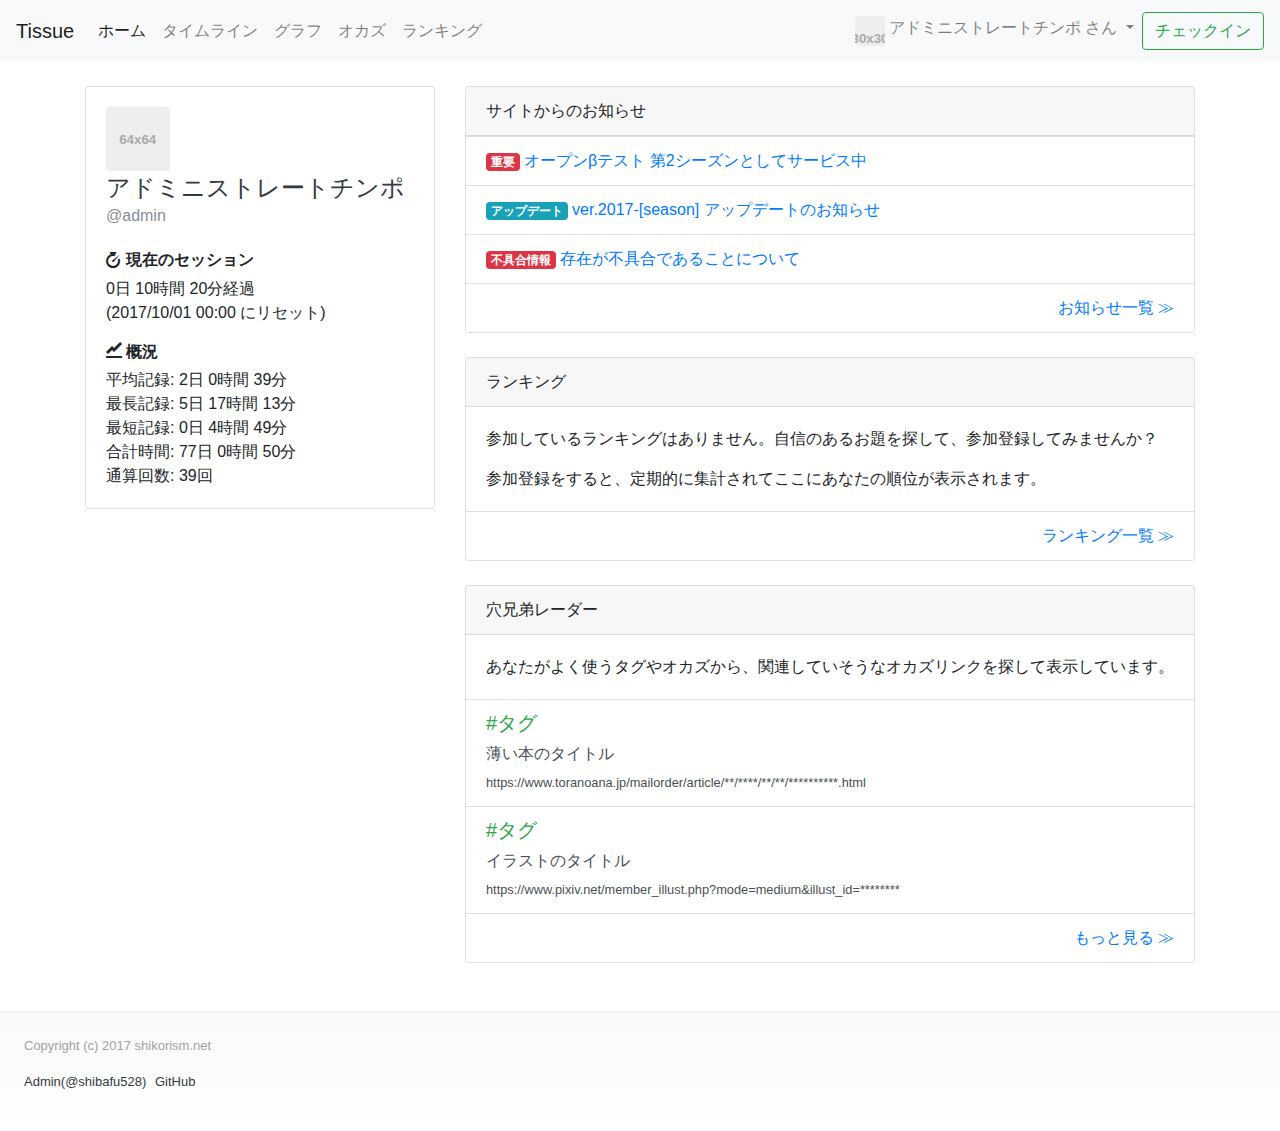
==== index.html @ dcb12d59 "Initial Commit" ====
<!DOCTYPE html>
<html lang="ja">
<head>
    <meta charset="UTF-8">
    <meta name="viewport" content="width=device-width, initial-scale=1, shrink-to-fit=no">
    <title>Tissue</title>
    <link rel="stylesheet" href="css/bootstrap.min.css">
    <link rel="stylesheet" href="css/open-iconic-bootstrap.min.css">
    <link rel="stylesheet" href="css/tissue.css">
    <script src="js/holder.min.js"></script>
</head>
<body>

<nav class="navbar navbar-expand-lg navbar-light bg-light mb-4">
    <a href="#" class="navbar-brand">Tissue</a>
    <button class="navbar-toggler" type="button" data-toggle="collapse" data-target="#navbarNav" aria-controls="navbarNav" aria-expanded="false" aria-label="Toggle navigation">
        <span class="navbar-toggler-icon"></span>
    </button>
    <div class="collapse navbar-collapse" id="navbarNav">
        <ul class="navbar-nav mr-auto">
            <li class="nav-item active">
                <a class="nav-link" href="index.html">ホーム</a>
            </li>
            <li class="nav-item">
                <a class="nav-link" href="profile.html#timeline">タイムライン</a>
            </li>
            <li class="nav-item">
                <a class="nav-link" href="profile.html#stats">グラフ</a>
            </li>
            <li class="nav-item">
                <a class="nav-link" href="profile.html#okazu">オカズ</a>
            </li>
            <li class="nav-item">
                <a class="nav-link" href="#">ランキング</a>
            </li>
        </ul>
        <ul class="navbar-nav">
            <li class="nav-item dropdown">
                <a href="#" class="nav-link dropdown-toggle" id="navbarDropdownMenuLink" data-toggle="dropdown" aria-haspopup="true" aria-expanded="false">
                    <img src="holder.js/30x30" width="30" height="30" class="rounded d-inline-block align-top"> アドミニストレートチンポ さん
                </a>
                <div class="dropdown-menu" aria-labelledby="navbarDropdownMenuLink">
                    <a href="#" class="dropdown-item">設定</a>
                    <a href="#" class="dropdown-item">ログアウト</a>
                </div>
            </li>
        </ul>
        <form class="form-inline">
            <button type="button" class="btn btn-outline-success">チェックイン</button>
        </form>
    </div>
</nav>

<div class="container">
    <div class="row">
        <div class="col-lg-4">
            <div class="card mb-4">
                <div class="card-body">
                    <img src="holder.js/64x64" class="rounded mb-1">
                    <h4 class="card-title"><a class="text-dark" href="profile.html">アドミニストレートチンポ</a></h4>
                    <h6 class="card-subtitle mb-4"><a class="text-muted" href="profile.html">@admin</a></h6>

                    <h6 class="font-weight-bold"><span class="oi oi-timer"></span> 現在のセッション</h6>
                    <p class="card-text mb-0">0日 10時間 20分経過</p>
                    <p class="card-text">(2017/10/01 00:00 にリセット)</p>

                    <h6 class="font-weight-bold"><span class="oi oi-graph"></span> 概況</h6>
                    <p class="card-text mb-0">平均記録: 2日 0時間 39分</p>
                    <p class="card-text mb-0">最長記録: 5日 17時間 13分</p>
                    <p class="card-text mb-0">最短記録: 0日 4時間 49分</p>
                    <p class="card-text mb-0">合計時間: 77日 0時間 50分</p>
                    <p class="card-text">通算回数: 39回</p>
                </div>
            </div>
        </div>
        <div class="col-lg-8">
            <div class="card mb-4">
                <div class="card-header">サイトからのお知らせ</div>
                <div class="list-group list-group-flush">
                    <a href="#" class="list-group-item"><span class="badge badge-danger">重要</span> オープンβテスト 第2シーズンとしてサービス中</a>
                    <a href="#" class="list-group-item"><span class="badge badge-info">アップデート</span> ver.2017-[season] アップデートのお知らせ</a>
                    <a href="#" class="list-group-item"><span class="badge badge-danger">不具合情報</span> 存在が不具合であることについて</a>
                    <a href="#" class="list-group-item text-right">お知らせ一覧 ≫</a>
                </div>
            </div>
            <div class="card mb-4">
                <div class="card-header">ランキング</div>
                <div class="card-body">
                    <p class="card-text">参加しているランキングはありません。自信のあるお題を探して、参加登録してみませんか？</p>
                    <p class="card-text">参加登録をすると、定期的に集計されてここにあなたの順位が表示されます。</p>
                </div>
                <div class="list-group list-group-flush">
                    <a href="#" class="list-group-item text-right">ランキング一覧 ≫</a>
                </div>
            </div>
            <div class="card mb-4">
                <div class="card-header">穴兄弟レーダー</div>
                <div class="card-body">
                    <p class="card-text">
                        あなたがよく使うタグやオカズから、関連していそうなオカズリンクを探して表示しています。
                    </p>
                </div>
                <div class="list-group list-group-flush">
                    <a href="#" class="list-group-item list-group-item-action">
                        <h5 class="mb-2 text-success">#タグ</h5>
                        <p class="mb-1">薄い本のタイトル</p>
                        <small>https://www.toranoana.jp/mailorder/article/**/****/**/**/**********.html</small>
                    </a>
                    <a href="#" class="list-group-item list-group-item-action">
                        <h5 class="mb-2 text-success">#タグ</h5>
                        <p class="mb-1">イラストのタイトル</p>
                        <small>https://www.pixiv.net/member_illust.php?mode=medium&illust_id=********</small>
                    </a>
                    <a href="#" class="list-group-item text-right">もっと見る ≫</a>
                </div>
            </div>
        </div>
    </div>
</div>

<footer class="tis-footer mt-4">
    <div class="container-fluid p-3 p-md-4">
        <p>Copyright (c) 2017 shikorism.net</p>
        <ul class="list-inline">
            <li class="list-inline-item"><a href="https://github.com/shibafu528" class="text-dark">Admin(@shibafu528)</a></li>
            <li class="list-inline-item"><a href="https://github.com/shikorism/tissue" class="text-dark">GitHub</a></li>
        </ul>
    </div>
</footer>

<script src="https://code.jquery.com/jquery-3.2.1.slim.min.js"
        integrity="sha384-KJ3o2DKtIkvYIK3UENzmM7KCkRr/rE9/Qpg6aAZGJwFDMVNA/GpGFF93hXpG5KkN"
        crossorigin="anonymous"></script>
<script src="https://cdnjs.cloudflare.com/ajax/libs/popper.js/1.11.0/umd/popper.min.js"
        integrity="sha384-b/U6ypiBEHpOf/4+1nzFpr53nxSS+GLCkfwBdFNTxtclqqenISfwAzpKaMNFNmj4"
        crossorigin="anonymous"></script>
<script src="js/bootstrap.min.js"></script>
</body>
</html>
---- css/tissue.css ----
@charset "UTF-8";

.tis-footer {
    color: #a2a2a2;
    font-size: small;
    border-top: 1px solid #eee;
    background: linear-gradient(to bottom, #f8f9fa, #fff)
}

.list-group-item.border-bottom-only {
    border-left: none;
    border-right: none;
    border-radius: 0;
}

.list-group-item.border-bottom-only:first-child {
    border-top: none;
}
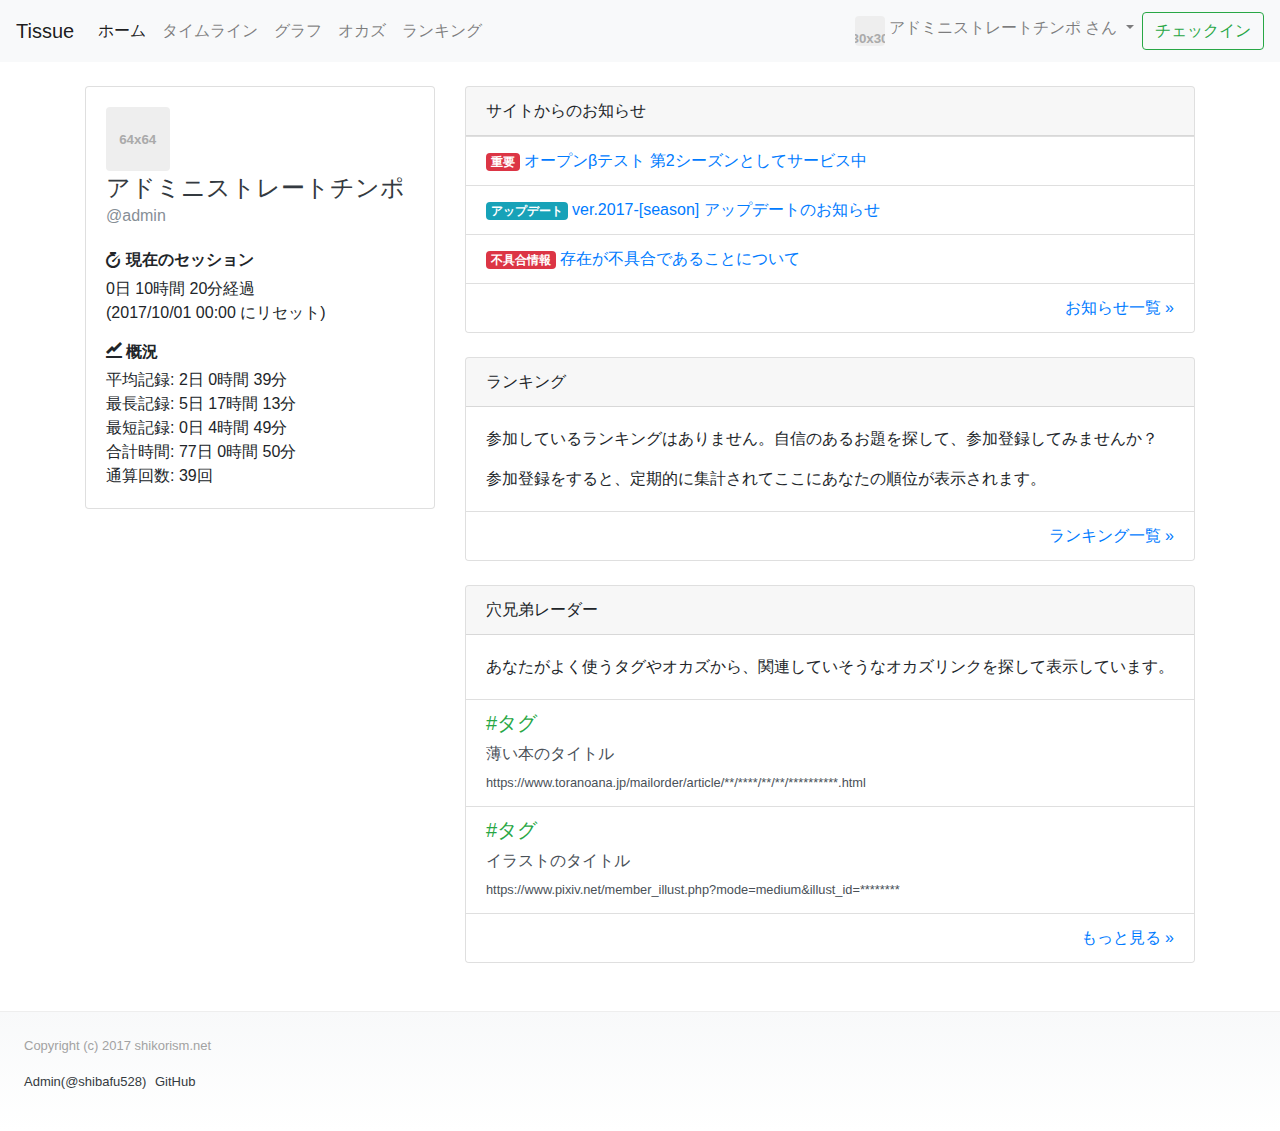
==== commit d9aa03ec: "ページネーションやアクションを増やした" ====
--- a/index.html
+++ b/index.html
@@ -80,7 +80,7 @@
                     <a href="#" class="list-group-item"><span class="badge badge-danger">重要</span> オープンβテスト 第2シーズンとしてサービス中</a>
                     <a href="#" class="list-group-item"><span class="badge badge-info">アップデート</span> ver.2017-[season] アップデートのお知らせ</a>
                     <a href="#" class="list-group-item"><span class="badge badge-danger">不具合情報</span> 存在が不具合であることについて</a>
-                    <a href="#" class="list-group-item text-right">お知らせ一覧 ≫</a>
+                    <a href="#" class="list-group-item text-right">お知らせ一覧 &raquo;</a>
                 </div>
             </div>
             <div class="card mb-4">
@@ -90,7 +90,7 @@
                     <p class="card-text">参加登録をすると、定期的に集計されてここにあなたの順位が表示されます。</p>
                 </div>
                 <div class="list-group list-group-flush">
-                    <a href="#" class="list-group-item text-right">ランキング一覧 ≫</a>
+                    <a href="#" class="list-group-item text-right">ランキング一覧 &raquo;</a>
                 </div>
             </div>
             <div class="card mb-4">
@@ -111,7 +111,7 @@
                         <p class="mb-1">イラストのタイトル</p>
                         <small>https://www.pixiv.net/member_illust.php?mode=medium&illust_id=********</small>
                     </a>
-                    <a href="#" class="list-group-item text-right">もっと見る ≫</a>
+                    <a href="#" class="list-group-item text-right">もっと見る &raquo;</a>
                 </div>
             </div>
         </div>
--- a/css/tissue.css
+++ b/css/tissue.css
@@ -15,4 +15,8 @@
 
 .list-group-item.border-bottom-only:first-child {
     border-top: none;
+}
+
+.timeline-action-item {
+    margin-left: 16px;
 }